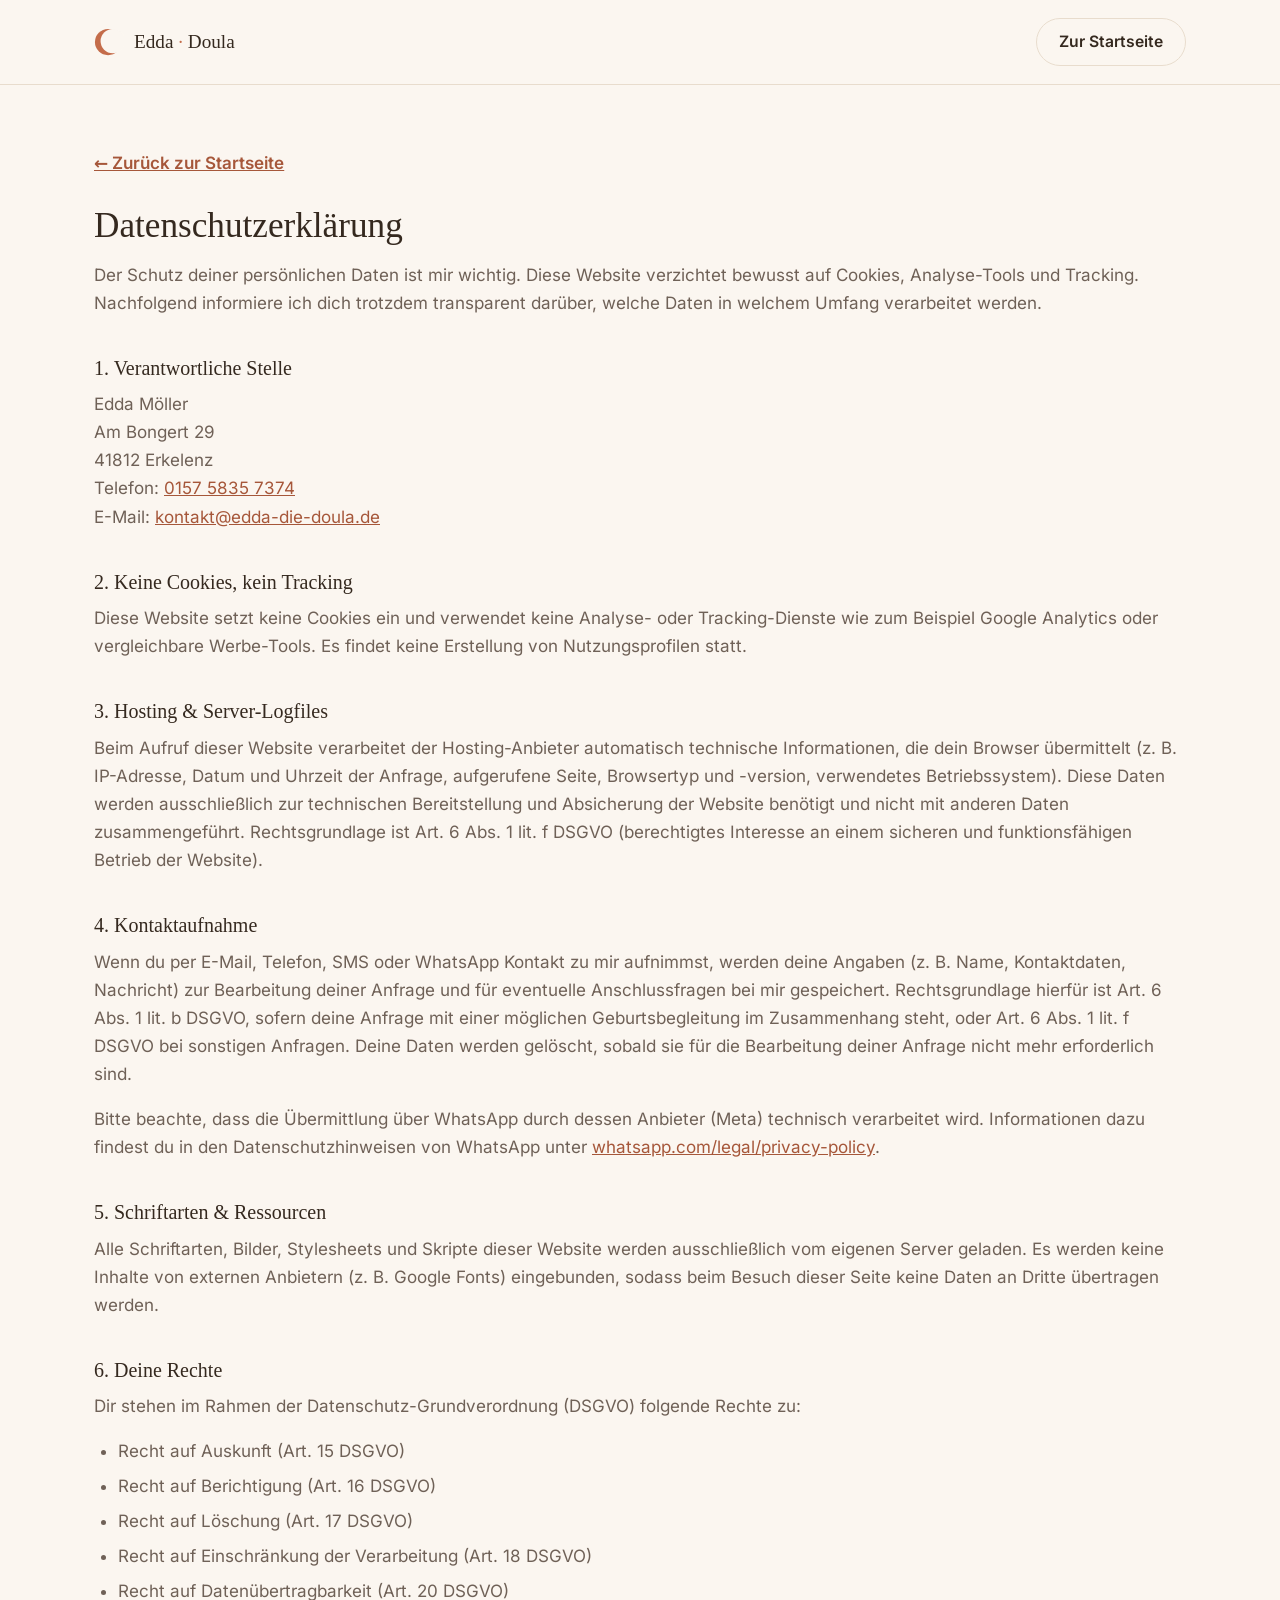
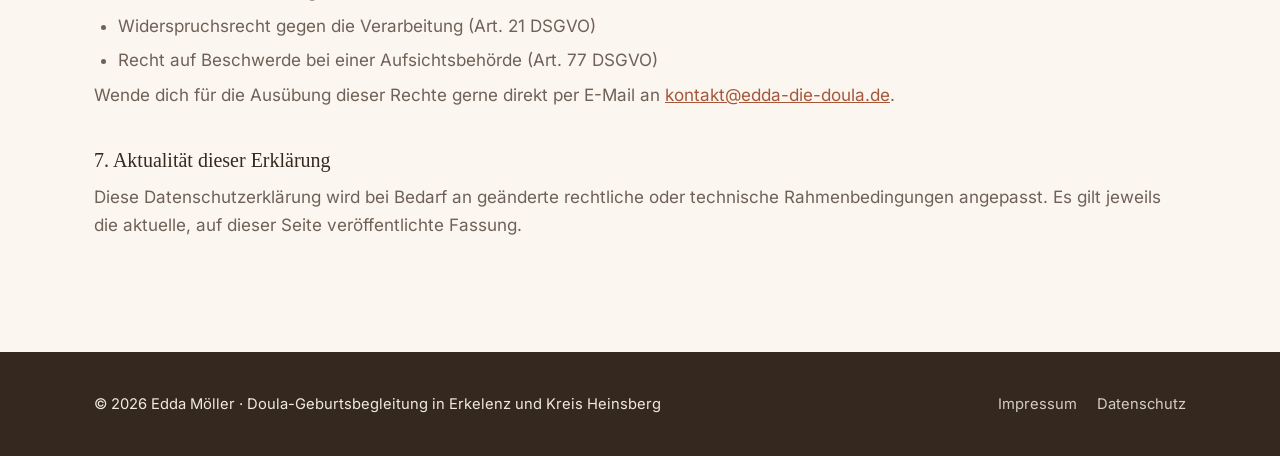
==== datenschutz.html @ 871e7754 "Build modern one-page doula website for Edda Möller - Replace the old Jimdo site content with a sing" ====
<!DOCTYPE html>
<html lang="de">
<head>
<meta charset="UTF-8">
<meta name="viewport" content="width=device-width, initial-scale=1">
<title>Datenschutz – Edda Möller, Doula in Erkelenz</title>
<meta name="description" content="Datenschutzerklärung von Edda Möller, Doula-Geburtsbegleitung in Erkelenz und Kreis Heinsberg.">
<meta name="robots" content="noindex, follow">
<link rel="canonical" href="https://www.edda-die-doula.de/datenschutz.html">
<link rel="icon" href="assets/img/favicon.svg" type="image/svg+xml">
<link rel="apple-touch-icon" href="assets/img/apple-touch-icon.png">
<link rel="stylesheet" href="assets/css/style.css">
<style>
  .legal { padding: 64px 0 96px; }
  .legal h1 { font-size: 2.2rem; margin-bottom: 0.4em; }
  .legal h2 { font-size: 1.25rem; margin-top: 2em; }
  .legal h3 { font-size: 1.05rem; margin-top: 1.4em; }
  .legal p, .legal address, .legal li { color: var(--color-text-muted); font-style: normal; }
  .legal a { color: var(--color-primary-dark); text-decoration: underline; }
  .legal ul { padding-left: 1.4em; }
  .legal li { margin-bottom: 0.4em; }
  .back-link { display: inline-block; margin-bottom: 28px; font-weight: 600; color: var(--color-primary-dark); }
</style>
</head>
<body>
<a class="skip-link" href="#main">Zum Inhalt springen</a>
<header class="site-header">
  <div class="container header-inner">
    <a href="index.html" class="logo" aria-label="Edda – Doula, zur Startseite">
      <svg class="logo-mark" viewBox="0 0 64 64" aria-hidden="true">
        <circle cx="30" cy="32" r="28" fill="#c46c4a"/>
        <circle cx="40" cy="30" r="26" fill="#fbf6f0"/>
      </svg>
      <span class="logo-text">Edda <em>·</em> Doula</span>
    </a>
    <a href="index.html" class="btn btn-ghost header-cta">Zur Startseite</a>
  </div>
</header>

<main id="main">
  <section class="legal">
    <div class="container">
      <a href="index.html" class="back-link">← Zurück zur Startseite</a>
      <h1>Datenschutzerklärung</h1>
      <p>Der Schutz deiner persönlichen Daten ist mir wichtig. Diese Website verzichtet bewusst auf Cookies, Analyse-Tools und Tracking. Nachfolgend informiere ich dich trotzdem transparent darüber, welche Daten in welchem Umfang verarbeitet werden.</p>

      <h2>1. Verantwortliche Stelle</h2>
      <address>
        Edda Möller<br>
        Am Bongert 29<br>
        41812 Erkelenz<br>
        Telefon: <a href="tel:+4915758357374">0157 5835 7374</a><br>
        E-Mail: <a href="mailto:kontakt@edda-die-doula.de">kontakt@edda-die-doula.de</a>
      </address>

      <h2>2. Keine Cookies, kein Tracking</h2>
      <p>Diese Website setzt keine Cookies ein und verwendet keine Analyse- oder Tracking-Dienste wie zum Beispiel Google Analytics oder vergleichbare Werbe-Tools. Es findet keine Erstellung von Nutzungsprofilen statt.</p>

      <h2>3. Hosting &amp; Server-Logfiles</h2>
      <p>Beim Aufruf dieser Website verarbeitet der Hosting-Anbieter automatisch technische Informationen, die dein Browser übermittelt (z. B. IP-Adresse, Datum und Uhrzeit der Anfrage, aufgerufene Seite, Browsertyp und -version, verwendetes Betriebssystem). Diese Daten werden ausschließlich zur technischen Bereitstellung und Absicherung der Website benötigt und nicht mit anderen Daten zusammengeführt. Rechtsgrundlage ist Art. 6 Abs. 1 lit. f DSGVO (berechtigtes Interesse an einem sicheren und funktionsfähigen Betrieb der Website).</p>

      <h2>4. Kontaktaufnahme</h2>
      <p>Wenn du per E-Mail, Telefon, SMS oder WhatsApp Kontakt zu mir aufnimmst, werden deine Angaben (z. B. Name, Kontaktdaten, Nachricht) zur Bearbeitung deiner Anfrage und für eventuelle Anschlussfragen bei mir gespeichert. Rechtsgrundlage hierfür ist Art. 6 Abs. 1 lit. b DSGVO, sofern deine Anfrage mit einer möglichen Geburtsbegleitung im Zusammenhang steht, oder Art. 6 Abs. 1 lit. f DSGVO bei sonstigen Anfragen. Deine Daten werden gelöscht, sobald sie für die Bearbeitung deiner Anfrage nicht mehr erforderlich sind.</p>
      <p>Bitte beachte, dass die Übermittlung über WhatsApp durch dessen Anbieter (Meta) technisch verarbeitet wird. Informationen dazu findest du in den Datenschutzhinweisen von WhatsApp unter <a href="https://www.whatsapp.com/legal/privacy-policy" target="_blank" rel="noopener noreferrer">whatsapp.com/legal/privacy-policy</a>.</p>

      <h2>5. Schriftarten &amp; Ressourcen</h2>
      <p>Alle Schriftarten, Bilder, Stylesheets und Skripte dieser Website werden ausschließlich vom eigenen Server geladen. Es werden keine Inhalte von externen Anbietern (z. B. Google Fonts) eingebunden, sodass beim Besuch dieser Seite keine Daten an Dritte übertragen werden.</p>

      <h2>6. Deine Rechte</h2>
      <p>Dir stehen im Rahmen der Datenschutz-Grundverordnung (DSGVO) folgende Rechte zu:</p>
      <ul>
        <li>Recht auf Auskunft (Art. 15 DSGVO)</li>
        <li>Recht auf Berichtigung (Art. 16 DSGVO)</li>
        <li>Recht auf Löschung (Art. 17 DSGVO)</li>
        <li>Recht auf Einschränkung der Verarbeitung (Art. 18 DSGVO)</li>
        <li>Recht auf Datenübertragbarkeit (Art. 20 DSGVO)</li>
        <li>Widerspruchsrecht gegen die Verarbeitung (Art. 21 DSGVO)</li>
        <li>Recht auf Beschwerde bei einer Aufsichtsbehörde (Art. 77 DSGVO)</li>
      </ul>
      <p>Wende dich für die Ausübung dieser Rechte gerne direkt per E-Mail an <a href="mailto:kontakt@edda-die-doula.de">kontakt@edda-die-doula.de</a>.</p>

      <h2>7. Aktualität dieser Erklärung</h2>
      <p>Diese Datenschutzerklärung wird bei Bedarf an geänderte rechtliche oder technische Rahmenbedingungen angepasst. Es gilt jeweils die aktuelle, auf dieser Seite veröffentlichte Fassung.</p>
    </div>
  </section>
</main>

<footer class="site-footer">
  <div class="container footer-inner">
    <p>© <span id="year">2026</span> Edda Möller · Doula-Geburtsbegleitung in Erkelenz und Kreis Heinsberg</p>
    <nav class="footer-nav">
      <a href="impressum.html">Impressum</a>
      <a href="datenschutz.html">Datenschutz</a>
    </nav>
  </div>
</footer>

<script src="assets/js/main.js"></script>
</body>
</html>
---- assets/css/style.css ----
/* ==========================================================================
   Edda – Doula in Erkelenz & Kreis Heinsberg
   Base styles, tokens, layout and components
   ========================================================================== */

/* Self-hosted fonts (no external requests to third-party font providers) */
@font-face {
  font-family: "Fraunces";
  font-style: normal;
  font-weight: 400;
  font-display: swap;
  src: url("../fonts/fraunces-400.woff2") format("woff2");
}
@font-face {
  font-family: "Fraunces";
  font-style: normal;
  font-weight: 500;
  font-display: swap;
  src: url("../fonts/fraunces-500.woff2") format("woff2");
}
@font-face {
  font-family: "Fraunces";
  font-style: normal;
  font-weight: 600;
  font-display: swap;
  src: url("../fonts/fraunces-600.woff2") format("woff2");
}
@font-face {
  font-family: "Inter";
  font-style: normal;
  font-weight: 400;
  font-display: swap;
  src: url("../fonts/inter-400.woff2") format("woff2");
}
@font-face {
  font-family: "Inter";
  font-style: normal;
  font-weight: 500;
  font-display: swap;
  src: url("../fonts/inter-500.woff2") format("woff2");
}
@font-face {
  font-family: "Inter";
  font-style: normal;
  font-weight: 600;
  font-display: swap;
  src: url("../fonts/inter-600.woff2") format("woff2");
}
@font-face {
  font-family: "Inter";
  font-style: normal;
  font-weight: 700;
  font-display: swap;
  src: url("../fonts/inter-700.woff2") format("woff2");
}

:root {
  --color-bg: #fbf6f0;
  --color-bg-alt: #f5e8de;
  --color-surface: #ffffff;
  --color-primary: #c46c4a;
  --color-primary-dark: #a6573a;
  --color-primary-darker: #8f4529;
  --color-primary-light: #f1ded4;
  --color-secondary: #7c9271;
  --color-secondary-text: #43593c;
  --color-secondary-light: #e7ede2;
  --color-text: #35291f;
  --color-text-muted: #6f6157;
  --color-border: #e8dccd;

  --font-heading: "Fraunces", Georgia, "Times New Roman", serif;
  --font-body: "Inter", "Segoe UI", system-ui, sans-serif;

  --container-width: 1140px;
  --radius-lg: 28px;
  --radius-md: 18px;
  --radius-sm: 10px;
  --shadow-soft: 0 24px 48px -28px rgba(53, 41, 31, 0.35);
  --shadow-card: 0 12px 30px -18px rgba(53, 41, 31, 0.25);
  --header-height: 84px;
}

/* ---------- Reset & base ---------- */
* {
  box-sizing: border-box;
}

html {
  scroll-behavior: smooth;
  -webkit-text-size-adjust: 100%;
}

body {
  margin: 0;
  font-family: var(--font-body);
  color: var(--color-text);
  background: var(--color-bg);
  line-height: 1.65;
  font-size: 17px;
}

img {
  max-width: 100%;
  display: block;
}

a {
  color: inherit;
  text-decoration: none;
}

ul, ol {
  margin: 0;
  padding: 0;
}

h1, h2, h3, h4 {
  font-family: var(--font-heading);
  font-weight: 500;
  line-height: 1.18;
  margin: 0 0 0.5em;
  color: var(--color-text);
}

p {
  margin: 0 0 1em;
}

.container {
  width: 100%;
  max-width: var(--container-width);
  margin: 0 auto;
  padding: 0 24px;
}

.skip-link {
  position: absolute;
  left: -999px;
  top: 0;
  background: var(--color-primary);
  color: #fff;
  padding: 10px 18px;
  border-radius: 0 0 8px 0;
  z-index: 200;
}
.skip-link:focus {
  left: 0;
}

section {
  padding: 96px 0;
  scroll-margin-top: var(--header-height);
}

.eyebrow {
  font-family: var(--font-body);
  font-weight: 600;
  letter-spacing: 0.08em;
  text-transform: uppercase;
  font-size: 0.78rem;
  color: var(--color-primary-dark);
  margin: 0 0 0.9em;
}

.section-head {
  max-width: 680px;
  margin: 0 0 56px;
}
.section-head.center {
  margin-inline: auto;
  text-align: center;
}

.section-lead {
  color: var(--color-text-muted);
  font-size: 1.08rem;
}

.center {
  text-align: center;
}

.muted {
  color: var(--color-text-muted);
}

.small {
  font-size: 0.85rem;
}

/* ---------- Buttons ---------- */
.btn {
  display: inline-flex;
  align-items: center;
  gap: 10px;
  padding: 14px 26px;
  border-radius: 999px;
  font-weight: 600;
  font-size: 0.98rem;
  transition: transform 0.18s ease, box-shadow 0.18s ease, background-color 0.18s ease;
  white-space: nowrap;
}
.btn-icon {
  width: 18px;
  height: 18px;
}
.btn-primary {
  background: var(--color-primary-dark);
  color: #fff;
  box-shadow: var(--shadow-card);
}
.btn-primary:hover,
.btn-primary:focus-visible {
  background: var(--color-primary-darker);
  transform: translateY(-2px);
}
.btn-ghost {
  background: transparent;
  color: var(--color-text);
  border: 1.5px solid var(--color-border);
}
.btn-ghost:hover,
.btn-ghost:focus-visible {
  border-color: var(--color-primary);
  color: var(--color-primary-dark);
  transform: translateY(-2px);
}

/* ---------- Header ---------- */
.site-header {
  position: sticky;
  top: 0;
  z-index: 100;
  background: rgba(251, 246, 240, 0.86);
  backdrop-filter: saturate(150%) blur(10px);
  border-bottom: 1px solid var(--color-border);
}

.header-inner {
  display: flex;
  align-items: center;
  gap: 24px;
  height: var(--header-height);
}

.logo {
  display: flex;
  align-items: center;
  gap: 10px;
  font-family: var(--font-heading);
  font-size: 1.2rem;
  color: var(--color-text);
  margin-right: auto;
}
.logo-mark {
  width: 30px;
  height: 30px;
  flex-shrink: 0;
}
.logo em {
  font-style: normal;
  color: var(--color-primary);
}

.site-nav ul {
  display: flex;
  gap: 32px;
  list-style: none;
}
.site-nav a {
  font-weight: 500;
  font-size: 0.98rem;
  position: relative;
  padding: 6px 0;
}
.site-nav a::after {
  content: "";
  position: absolute;
  left: 0;
  bottom: 0;
  height: 2px;
  width: 0;
  background: var(--color-primary);
  transition: width 0.2s ease;
}
.site-nav a:hover::after,
.site-nav a:focus-visible::after {
  width: 100%;
}

.header-cta {
  padding: 10px 22px;
}

.nav-toggle {
  display: none;
  flex-direction: column;
  justify-content: center;
  gap: 5px;
  width: 40px;
  height: 40px;
  background: none;
  border: none;
  cursor: pointer;
  padding: 0;
}
.nav-toggle span {
  display: block;
  height: 2px;
  width: 100%;
  background: var(--color-text);
  border-radius: 2px;
  transition: transform 0.25s ease, opacity 0.25s ease;
}

/* ---------- Hero ---------- */
.hero {
  padding-top: 72px;
  padding-bottom: 40px;
  overflow: hidden;
}

.hero-inner {
  display: grid;
  grid-template-columns: 1.05fr 0.95fr;
  align-items: center;
  gap: 56px;
}

.hero h1 {
  font-size: clamp(2.4rem, 4vw, 3.4rem);
  max-width: 15ch;
}

.hero .lead {
  font-size: 1.12rem;
  color: var(--color-text-muted);
  max-width: 46ch;
}

.hero-actions {
  display: flex;
  gap: 16px;
  flex-wrap: wrap;
  margin: 28px 0 20px;
}

.hero-note {
  font-size: 0.88rem;
  color: var(--color-text-muted);
}

.hero-media {
  position: relative;
  justify-self: center;
  width: 100%;
  max-width: 440px;
}
.hero-media-shape {
  position: absolute;
  inset: -6% -10%;
  background: linear-gradient(150deg, var(--color-primary-light), var(--color-secondary-light));
  border-radius: 40% 60% 55% 45% / 55% 45% 60% 40%;
  z-index: 0;
  transform: rotate(-4deg);
}
.hero-media picture {
  position: relative;
  z-index: 1;
  display: block;
  border-radius: var(--radius-lg);
  overflow: hidden;
  box-shadow: var(--shadow-soft);
}
.hero-media img {
  width: 100%;
  height: auto;
}

/* ---------- About ---------- */
.about-inner {
  display: grid;
  grid-template-columns: 0.85fr 1.15fr;
  gap: 64px;
  align-items: center;
}

.about-media picture {
  display: block;
  border-radius: var(--radius-lg);
  overflow: hidden;
  box-shadow: var(--shadow-card);
}

.about-copy h2 {
  font-size: clamp(1.9rem, 2.6vw, 2.4rem);
  max-width: 16ch;
}

.about-copy p {
  color: var(--color-text-muted);
  font-size: 1.05rem;
}
.about-copy a {
  color: var(--color-primary-dark);
  text-decoration: underline;
  text-decoration-color: var(--color-primary-light);
  text-underline-offset: 3px;
}
.about-copy a:hover {
  text-decoration-color: currentColor;
}

/* ---------- Process / Steps ---------- */
.process {
  background: var(--color-surface);
  border-top: 1px solid var(--color-border);
  border-bottom: 1px solid var(--color-border);
}

.steps {
  display: grid;
  grid-template-columns: repeat(4, 1fr);
  gap: 28px;
  list-style: none;
}

.steps li {
  background: var(--color-bg);
  border-radius: var(--radius-md);
  padding: 32px 26px;
  border: 1px solid var(--color-border);
  transition: transform 0.22s ease, box-shadow 0.22s ease;
}
.steps li:hover {
  transform: translateY(-4px);
  box-shadow: var(--shadow-card);
}

.step-num {
  display: inline-block;
  font-family: var(--font-heading);
  font-size: 1.6rem;
  color: var(--color-primary);
  margin-bottom: 14px;
}

.steps h3 {
  font-size: 1.12rem;
  margin-bottom: 0.5em;
}

.steps p {
  color: var(--color-text-muted);
  font-size: 0.96rem;
  margin-bottom: 0;
}

/* ---------- Service area ---------- */
.area-inner {
  display: grid;
  grid-template-columns: 1.2fr 0.8fr;
  gap: 56px;
  align-items: start;
}

.area-copy h2 {
  font-size: clamp(1.9rem, 2.6vw, 2.4rem);
  max-width: 16ch;
}

.area-copy p {
  color: var(--color-text-muted);
  font-size: 1.05rem;
}

.place-list {
  list-style: none;
  display: flex;
  flex-wrap: wrap;
  gap: 10px;
  margin: 22px 0 24px;
}
.place-list li {
  background: var(--color-secondary-light);
  color: var(--color-secondary-text);
  font-weight: 600;
  font-size: 0.9rem;
  padding: 8px 16px;
  border-radius: 999px;
}

.quote-card {
  background: var(--color-surface);
  border: 1px solid var(--color-border);
  border-radius: var(--radius-lg);
  padding: 32px;
  text-align: center;
  box-shadow: var(--shadow-card);
  margin: 0;
}
.quote-card picture {
  width: 92px;
  height: 92px;
  margin: 0 auto 20px;
  border-radius: 50%;
  overflow: hidden;
  display: block;
}
.quote-card img {
  width: 100%;
  height: 100%;
  object-fit: cover;
}
.quote-card blockquote {
  margin: 0 0 12px;
  font-family: var(--font-heading);
  font-size: 1.2rem;
  line-height: 1.5;
  color: var(--color-text);
}
.quote-card cite {
  font-style: normal;
  font-size: 0.88rem;
  color: var(--color-text-muted);
  letter-spacing: 0.04em;
  text-transform: uppercase;
}

/* ---------- FAQ ---------- */
.faq {
  background: var(--color-surface);
  border-top: 1px solid var(--color-border);
  border-bottom: 1px solid var(--color-border);
}

.faq-list {
  max-width: 760px;
  margin: 0 auto;
  display: flex;
  flex-direction: column;
  gap: 14px;
}

.faq-list details {
  background: var(--color-bg);
  border: 1px solid var(--color-border);
  border-radius: var(--radius-md);
  padding: 6px 24px;
}

.faq-list summary {
  cursor: pointer;
  font-weight: 600;
  padding: 18px 0;
  list-style: none;
  position: relative;
  padding-right: 30px;
}
.faq-list summary::-webkit-details-marker {
  display: none;
}
.faq-list summary::after {
  content: "+";
  position: absolute;
  right: 0;
  top: 16px;
  font-size: 1.3rem;
  color: var(--color-primary);
  transition: transform 0.2s ease;
}
.faq-list details[open] summary::after {
  content: "–";
}

.faq-list p {
  color: var(--color-text-muted);
  padding-bottom: 18px;
  margin: 0;
}

/* ---------- Contact ---------- */
.contact-inner {
  display: flex;
  flex-direction: column;
  gap: 40px;
}

.contact-intro {
  max-width: 620px;
}
.contact-intro h2 {
  font-size: clamp(1.9rem, 2.6vw, 2.4rem);
}
.contact-intro p {
  color: var(--color-text-muted);
  font-size: 1.05rem;
}

.contact-cards {
  display: grid;
  grid-template-columns: repeat(4, 1fr);
  gap: 20px;
}

.contact-card {
  display: flex;
  flex-direction: column;
  gap: 8px;
  background: var(--color-surface);
  border: 1px solid var(--color-border);
  border-radius: var(--radius-md);
  padding: 26px 24px;
  transition: transform 0.2s ease, box-shadow 0.2s ease, border-color 0.2s ease;
}
.contact-card:not(.contact-card-static):hover {
  transform: translateY(-4px);
  box-shadow: var(--shadow-card);
  border-color: var(--color-primary);
}
.contact-label {
  font-size: 0.8rem;
  font-weight: 600;
  text-transform: uppercase;
  letter-spacing: 0.06em;
  color: var(--color-text-muted);
}
.contact-value {
  font-family: var(--font-heading);
  font-size: 1.15rem;
  word-break: break-word;
}

/* ---------- Footer ---------- */
.site-footer {
  background: var(--color-text);
  color: #f1e9df;
  padding: 40px 0;
}
.footer-inner {
  display: flex;
  flex-wrap: wrap;
  align-items: center;
  justify-content: space-between;
  gap: 16px;
}
.footer-inner p {
  margin: 0;
  font-size: 0.92rem;
}
.footer-nav {
  display: flex;
  gap: 20px;
}
.footer-nav a {
  font-size: 0.92rem;
  opacity: 0.85;
}
.footer-nav a:hover {
  opacity: 1;
  text-decoration: underline;
}
.footer-inner .muted {
  color: #cfc3b5;
  width: 100%;
  order: 3;
}

/* ---------- Floating CTA ---------- */
.floating-cta {
  position: fixed;
  bottom: 24px;
  right: 24px;
  width: 58px;
  height: 58px;
  background: var(--color-primary-dark);
  color: #fff;
  border-radius: 50%;
  display: flex;
  align-items: center;
  justify-content: center;
  box-shadow: var(--shadow-soft);
  z-index: 90;
  transition: transform 0.2s ease, background-color 0.2s ease;
}
.floating-cta:hover {
  background: var(--color-primary-darker);
  transform: scale(1.08);
}
.floating-cta svg {
  width: 28px;
  height: 28px;
}

/* ---------- Scroll reveal ---------- */
.reveal {
  opacity: 0;
  transform: translateY(24px);
  transition: opacity 0.7s ease, transform 0.7s ease;
}
.reveal.is-visible {
  opacity: 1;
  transform: translateY(0);
}

@media (prefers-reduced-motion: reduce) {
  html {
    scroll-behavior: auto;
  }
  .reveal {
    opacity: 1;
    transform: none;
    transition: none;
  }
}

/* ==========================================================================
   Responsive
   ========================================================================== */

@media (max-width: 980px) {
  .hero-inner,
  .about-inner,
  .area-inner {
    grid-template-columns: 1fr;
  }
  .hero-media,
  .about-media {
    order: -1;
    max-width: 360px;
    margin: 0 auto;
  }
  .steps {
    grid-template-columns: repeat(2, 1fr);
  }
  .contact-cards {
    grid-template-columns: repeat(2, 1fr);
  }
  .quote-card {
    justify-self: center;
    max-width: 420px;
    width: 100%;
  }
}

@media (max-width: 760px) {
  section {
    padding: 72px 0;
  }
  .site-nav {
    position: fixed;
    inset: var(--header-height) 0 0 0;
    background: var(--color-bg);
    transform: translateY(-8px);
    opacity: 0;
    pointer-events: none;
    transition: opacity 0.22s ease, transform 0.22s ease;
    overflow-y: auto;
  }
  .site-nav.is-open {
    opacity: 1;
    transform: translateY(0);
    pointer-events: auto;
  }
  .site-nav ul {
    flex-direction: column;
    gap: 4px;
    padding: 32px 24px;
  }
  .site-nav a {
    display: block;
    padding: 16px 4px;
    font-size: 1.15rem;
    border-bottom: 1px solid var(--color-border);
  }
  .header-cta {
    display: none;
  }
  .nav-toggle {
    display: flex;
  }
  .nav-toggle.is-open span:nth-child(1) {
    transform: translateY(7px) rotate(45deg);
  }
  .nav-toggle.is-open span:nth-child(2) {
    opacity: 0;
  }
  .nav-toggle.is-open span:nth-child(3) {
    transform: translateY(-7px) rotate(-45deg);
  }
}

@media (max-width: 640px) {
  .hero {
    padding-top: 48px;
  }
  .hero-actions {
    flex-direction: column;
    align-items: stretch;
  }
  .hero-actions .btn {
    justify-content: center;
  }
  .steps {
    grid-template-columns: 1fr;
  }
  .contact-cards {
    grid-template-columns: 1fr;
  }
  .footer-inner {
    flex-direction: column;
    align-items: flex-start;
  }
}
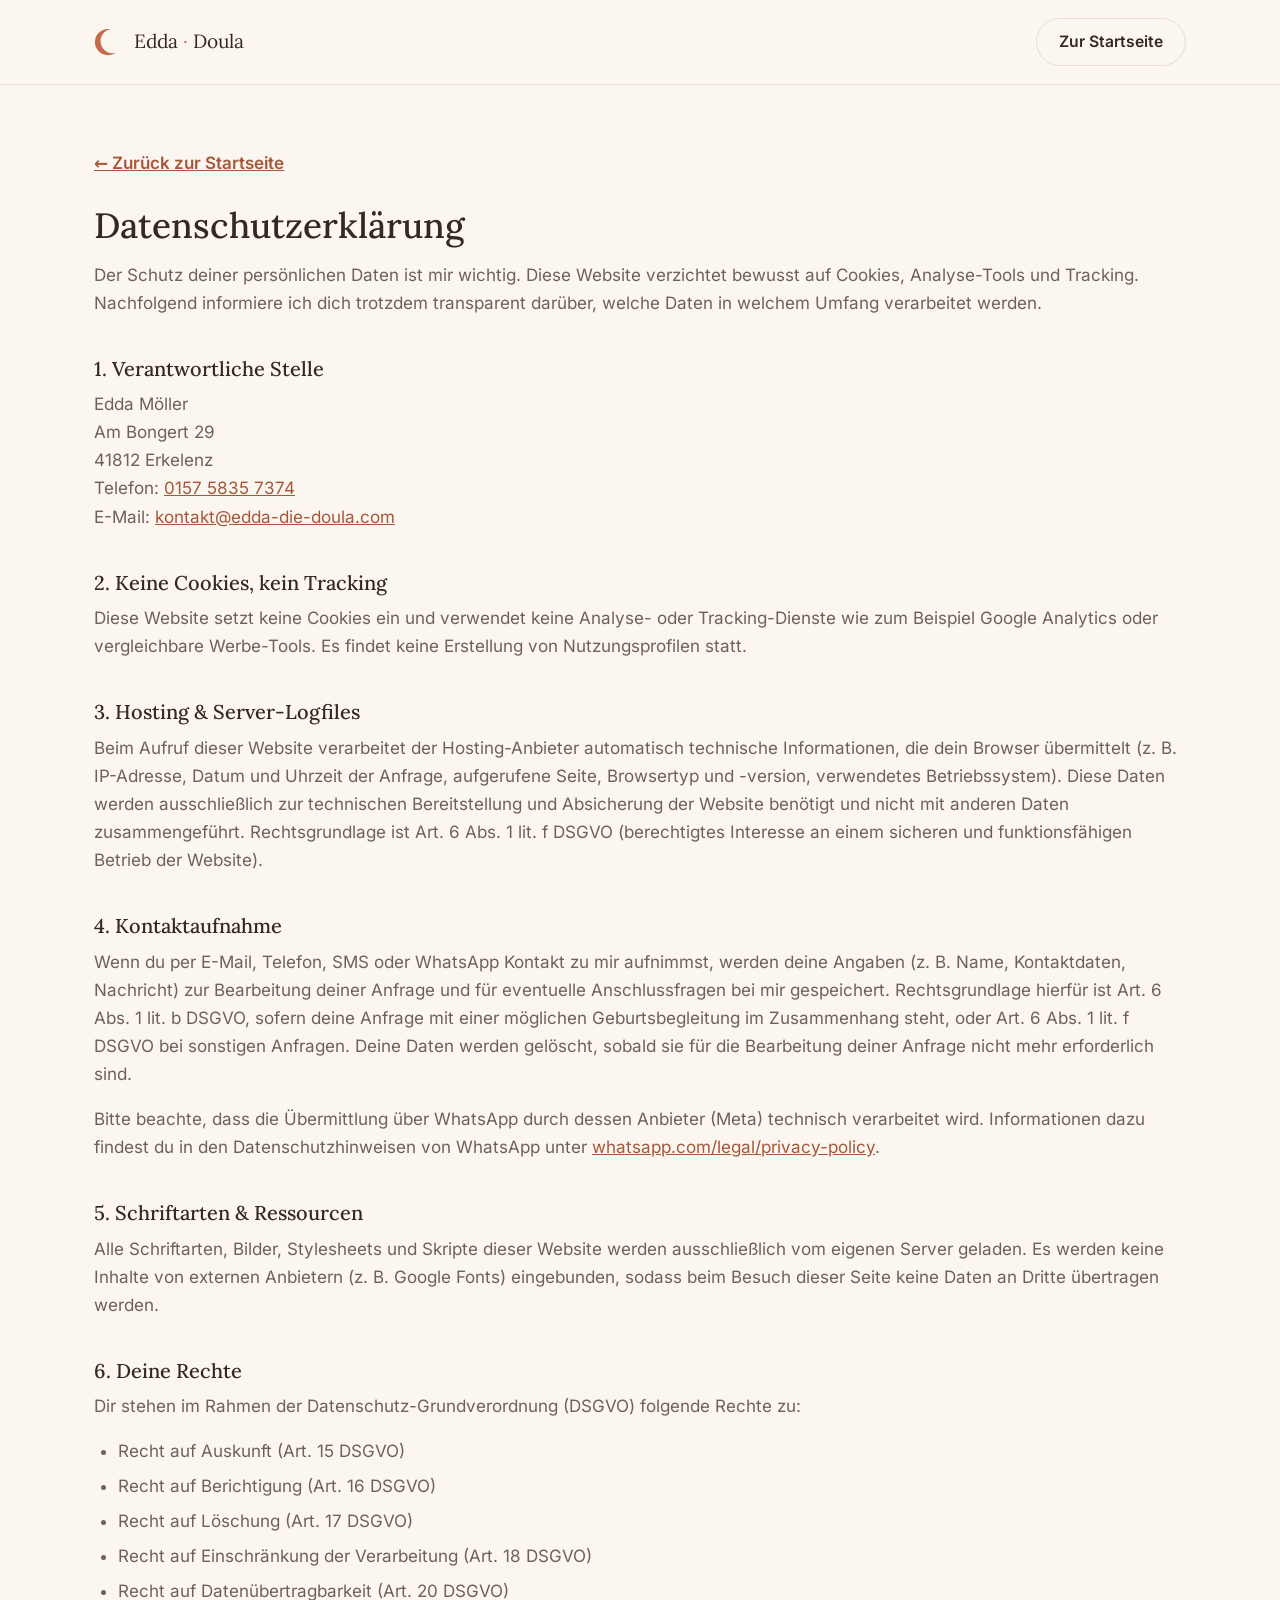
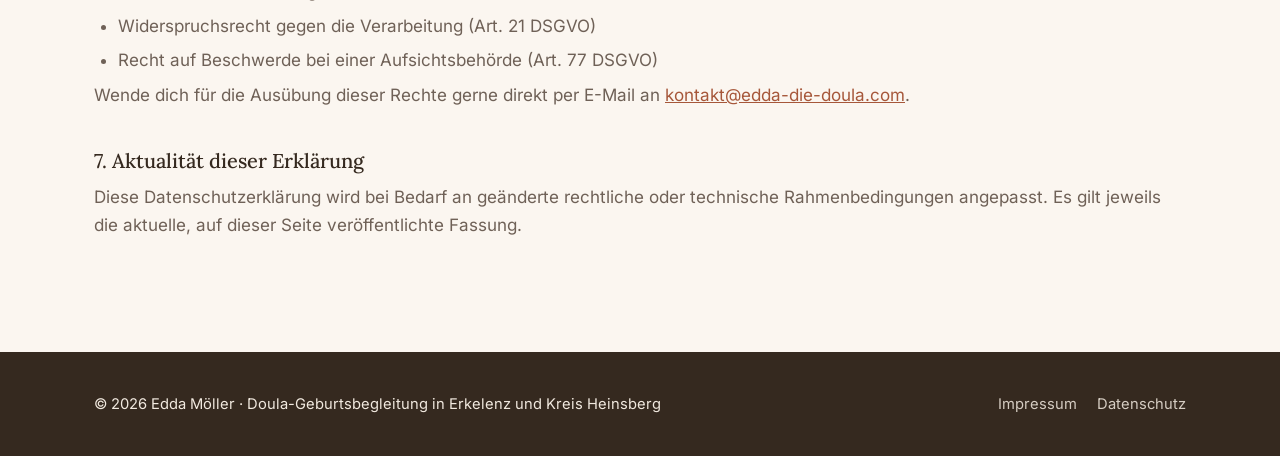
==== commit dfa7a015: "Switch site domain and contact e-mail to edda-die-doula.com Canonical URLs, Open Graph/Twitter URLs," ====
--- a/datenschutz.html
+++ b/datenschutz.html
@@ -6,7 +6,7 @@
 <title>Datenschutz – Edda Möller, Doula in Erkelenz</title>
 <meta name="description" content="Datenschutzerklärung von Edda Möller, Doula-Geburtsbegleitung in Erkelenz und Kreis Heinsberg.">
 <meta name="robots" content="noindex, follow">
-<link rel="canonical" href="https://www.edda-die-doula.de/datenschutz.html">
+<link rel="canonical" href="https://edda-die-doula.com/datenschutz.html">
 <link rel="icon" href="assets/img/favicon.svg" type="image/svg+xml">
 <link rel="apple-touch-icon" href="assets/img/apple-touch-icon.png">
 <link rel="stylesheet" href="assets/css/style.css">
@@ -50,7 +50,7 @@
         Am Bongert 29<br>
         41812 Erkelenz<br>
         Telefon: <a href="tel:+4915758357374">0157 5835 7374</a><br>
-        E-Mail: <a href="mailto:kontakt@edda-die-doula.de">kontakt@edda-die-doula.de</a>
+        E-Mail: <a href="mailto:kontakt@edda-die-doula.com">kontakt@edda-die-doula.com</a>
       </address>
 
       <h2>2. Keine Cookies, kein Tracking</h2>
@@ -77,7 +77,7 @@
         <li>Widerspruchsrecht gegen die Verarbeitung (Art. 21 DSGVO)</li>
         <li>Recht auf Beschwerde bei einer Aufsichtsbehörde (Art. 77 DSGVO)</li>
       </ul>
-      <p>Wende dich für die Ausübung dieser Rechte gerne direkt per E-Mail an <a href="mailto:kontakt@edda-die-doula.de">kontakt@edda-die-doula.de</a>.</p>
+      <p>Wende dich für die Ausübung dieser Rechte gerne direkt per E-Mail an <a href="mailto:kontakt@edda-die-doula.com">kontakt@edda-die-doula.com</a>.</p>
 
       <h2>7. Aktualität dieser Erklärung</h2>
       <p>Diese Datenschutzerklärung wird bei Bedarf an geänderte rechtliche oder technische Rahmenbedingungen angepasst. Es gilt jeweils die aktuelle, auf dieser Seite veröffentlichte Fassung.</p>
--- a/assets/css/style.css
+++ b/assets/css/style.css
@@ -5,25 +5,32 @@
 
 /* Self-hosted fonts (no external requests to third-party font providers) */
 @font-face {
-  font-family: "Fraunces";
+  font-family: "Lora";
   font-style: normal;
   font-weight: 400;
   font-display: swap;
-  src: url("../fonts/fraunces-400.woff2") format("woff2");
+  src: url("../fonts/lora-400.woff2") format("woff2");
 }
 @font-face {
-  font-family: "Fraunces";
+  font-family: "Lora";
   font-style: normal;
   font-weight: 500;
   font-display: swap;
-  src: url("../fonts/fraunces-500.woff2") format("woff2");
+  src: url("../fonts/lora-500.woff2") format("woff2");
 }
 @font-face {
-  font-family: "Fraunces";
+  font-family: "Lora";
   font-style: normal;
   font-weight: 600;
   font-display: swap;
-  src: url("../fonts/fraunces-600.woff2") format("woff2");
+  src: url("../fonts/lora-600.woff2") format("woff2");
+}
+@font-face {
+  font-family: "Lora";
+  font-style: normal;
+  font-weight: 700;
+  font-display: swap;
+  src: url("../fonts/lora-700.woff2") format("woff2");
 }
 @font-face {
   font-family: "Inter";
@@ -69,7 +76,7 @@
   --color-text-muted: #6f6157;
   --color-border: #e8dccd;
 
-  --font-heading: "Fraunces", Georgia, "Times New Roman", serif;
+  --font-heading: "Lora", Georgia, "Times New Roman", serif;
   --font-body: "Inter", "Segoe UI", system-ui, sans-serif;
 
   --container-width: 1140px;
@@ -381,9 +388,13 @@
 /* ---------- About ---------- */
 .about-inner {
   display: grid;
-  grid-template-columns: 0.85fr 1.15fr;
-  gap: 64px;
+  grid-template-columns: minmax(0, 300px) 1fr;
+  gap: 56px;
   align-items: center;
+}
+
+.about-media {
+  max-width: 300px;
 }
 
 .about-media picture {
@@ -391,6 +402,11 @@
   border-radius: var(--radius-lg);
   overflow: hidden;
   box-shadow: var(--shadow-card);
+}
+
+.about-media img {
+  width: 100%;
+  height: auto;
 }
 
 .about-copy h2 {
@@ -501,8 +517,8 @@
   margin: 0;
 }
 .quote-card picture {
-  width: 92px;
-  height: 92px;
+  width: 136px;
+  height: 136px;
   margin: 0 auto 20px;
   border-radius: 50%;
   overflow: hidden;
@@ -600,7 +616,8 @@
 
 .contact-cards {
   display: grid;
-  grid-template-columns: repeat(4, 1fr);
+  grid-template-columns: repeat(auto-fit, minmax(220px, 260px));
+  justify-content: center;
   gap: 20px;
 }
 
@@ -630,6 +647,10 @@
   font-family: var(--font-heading);
   font-size: 1.15rem;
   word-break: break-word;
+}
+.contact-sub {
+  font-size: 0.85rem;
+  color: var(--color-text-muted);
 }
 
 /* ---------- Footer ---------- */
@@ -725,16 +746,17 @@
   .area-inner {
     grid-template-columns: 1fr;
   }
-  .hero-media,
-  .about-media {
+  .hero-media {
     order: -1;
     max-width: 360px;
     margin: 0 auto;
   }
+  .about-media {
+    order: -1;
+    max-width: 280px;
+    margin: 0 auto;
+  }
   .steps {
-    grid-template-columns: repeat(2, 1fr);
-  }
-  .contact-cards {
     grid-template-columns: repeat(2, 1fr);
   }
   .quote-card {
@@ -748,9 +770,19 @@
   section {
     padding: 72px 0;
   }
+  /* FAQ section is only shown on larger screens; keeps mobile shorter/simpler */
+  .faq {
+    display: none;
+  }
+  .nav-faq {
+    display: none;
+  }
   .site-nav {
     position: fixed;
-    inset: var(--header-height) 0 0 0;
+    top: var(--header-height);
+    left: 0;
+    right: 0;
+    height: calc(100vh - var(--header-height));
     background: var(--color-bg);
     transform: translateY(-8px);
     opacity: 0;
@@ -805,9 +837,6 @@
   .steps {
     grid-template-columns: 1fr;
   }
-  .contact-cards {
-    grid-template-columns: 1fr;
-  }
   .footer-inner {
     flex-direction: column;
     align-items: flex-start;
